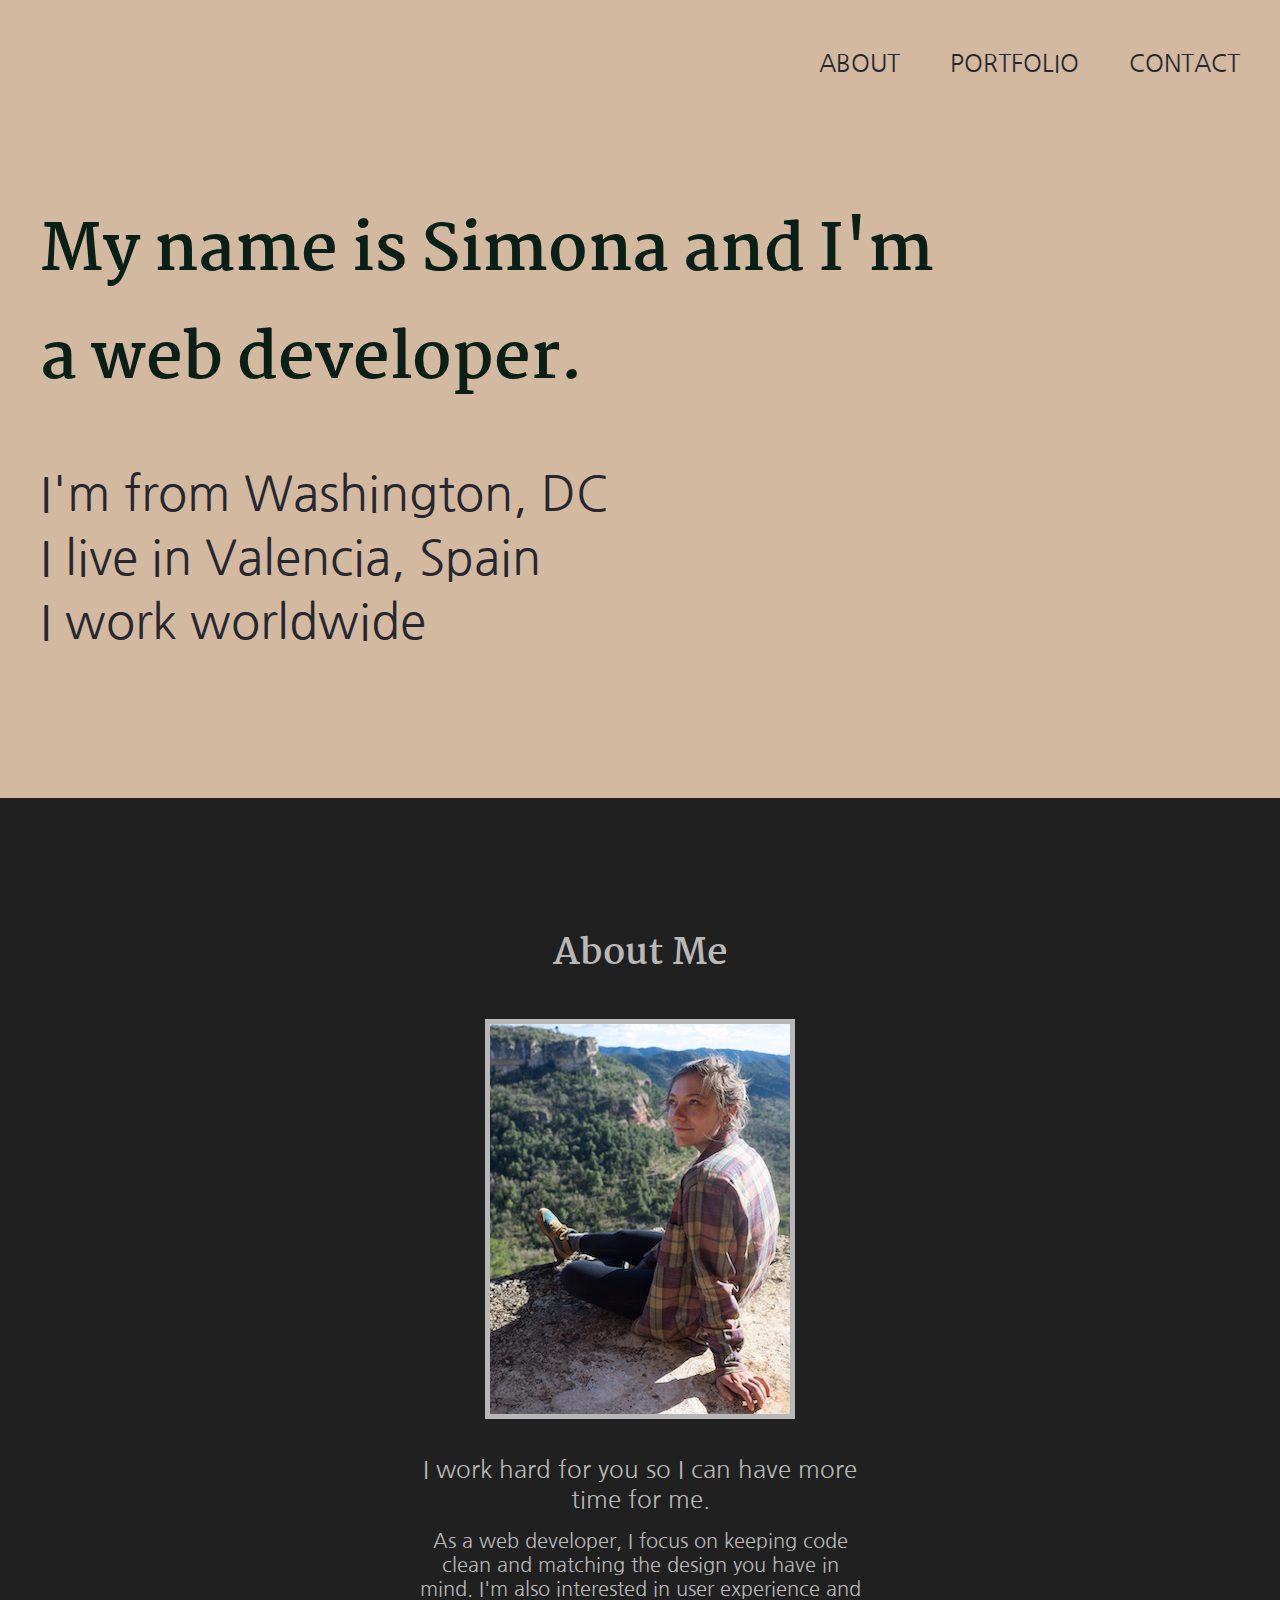
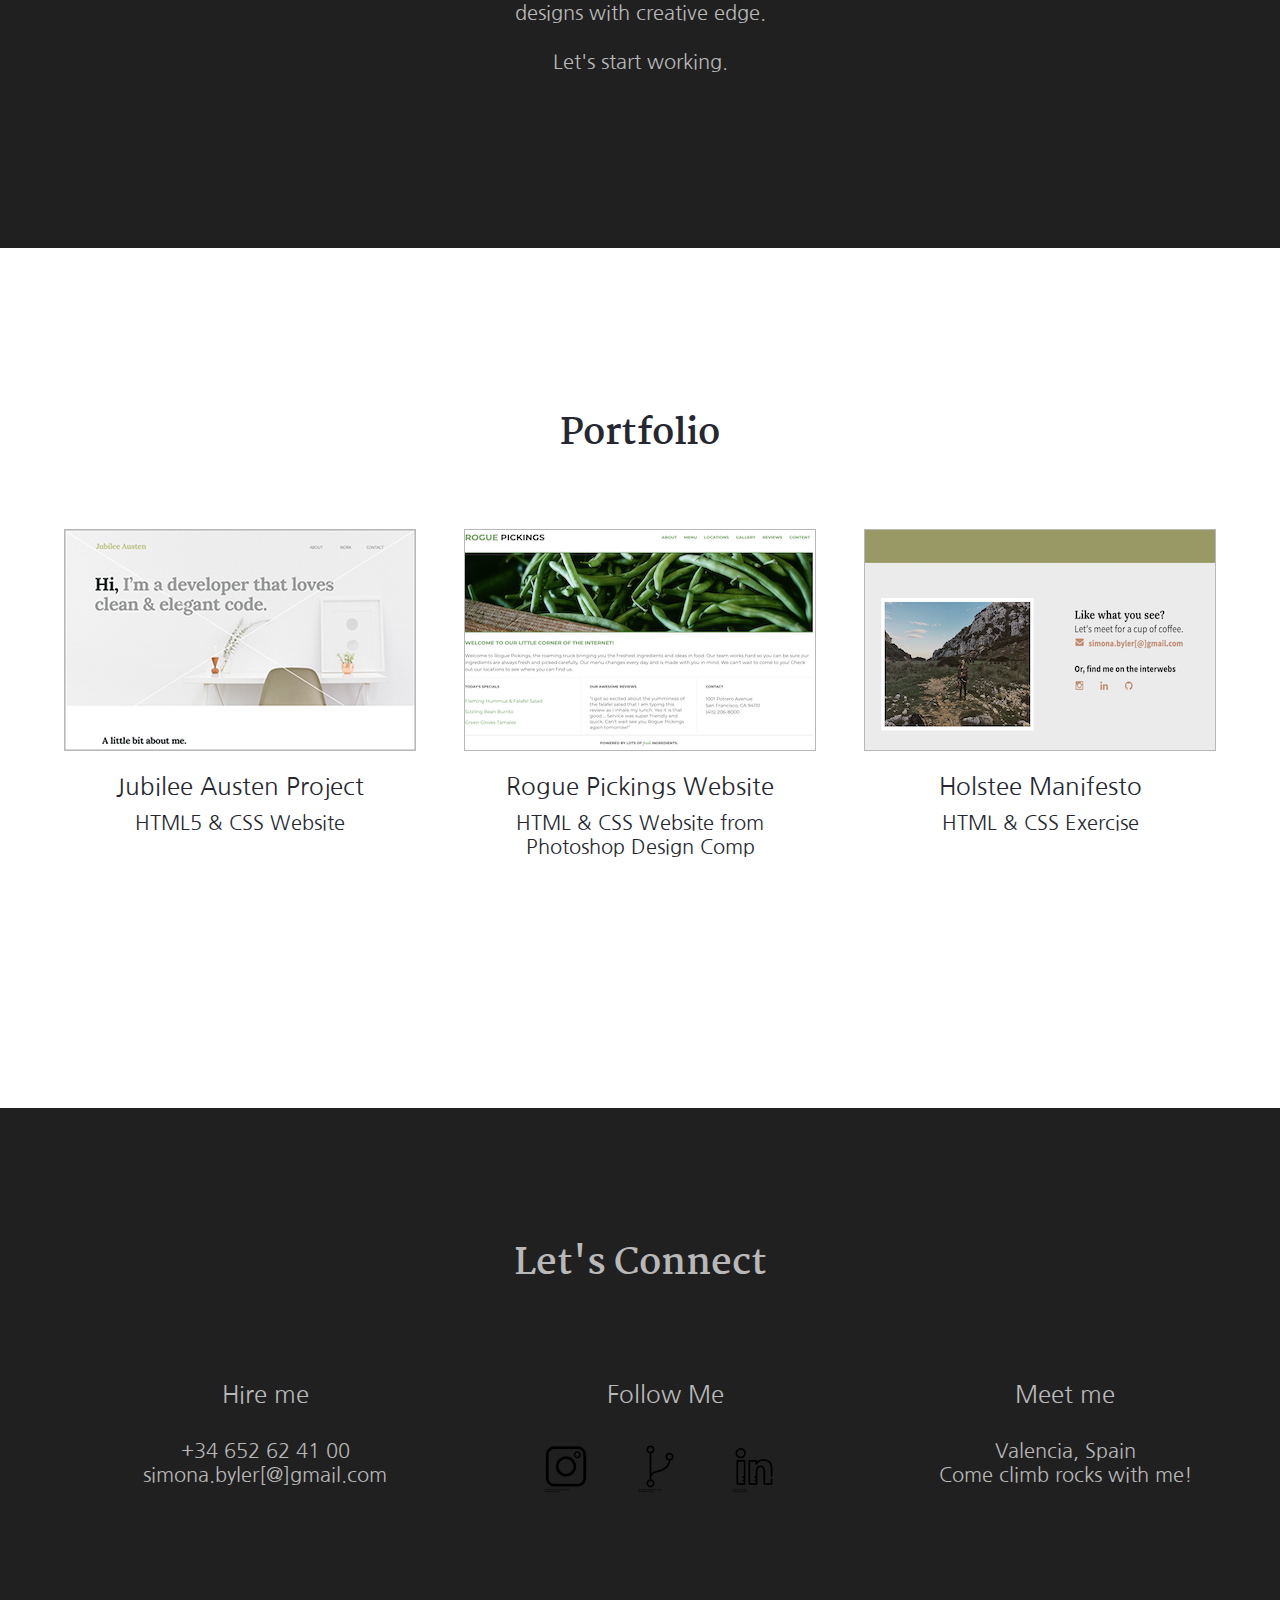
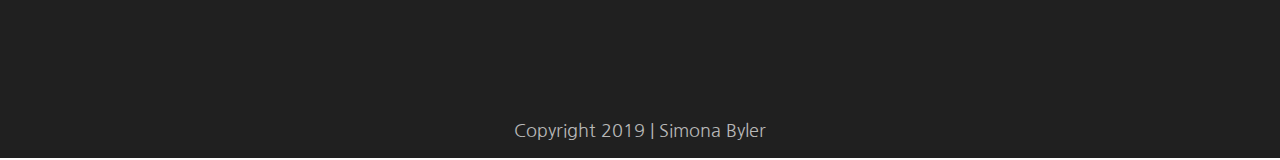
==== index.html @ 5739aed2 "initial commit" ====
<!doctype html>
<html lang="en">
    <head>
        <title>SByler | Portfolio</title>
        <link rel="stylesheet" href="css/normalize.css">
        <link rel="stylesheet" href="css/main.css">
        <link href="https://fonts.googleapis.com/css?family=Martel:400,700|Nanum+Gothic:400,700" rel="stylesheet">
    </head>

    <body>
      <header id="header">
        <div class="full-width">
          <nav>
            <ul> <!--Had to flip the order to float items right so they would view properly in safari-->
              <li><a href="#contact">Contact</a></li>
              <li><a href="#portfolio">Portfolio</a></li>
              <li><a href="#about">About</a></li>
            </ul>
          </nav>
          <h1>My name is Simona and I'm a web developer.</h1>
          <h3>I'm from Washington, DC <br>I live in Valencia, Spain <br>I work worldwide</h3>
        </div>
      </header>

      <section id="about" class="color-contrast">
        <div class="full-width">
          <h2>About Me</h2>
          <img src="img/headshot.png" alt="Simona" />
          <h4>I work hard for you so I can have more time for me.</h4>
          <p>As a web developer, I focus on keeping code clean and matching the design you have in mind. I'm also interested in user experience and designs with creative edge.</p>
          <p>Let's start working.</p>
        </div>
      </section>

      <section id="portfolio">
        <div class="full-width">
          <h2>Portfolio</h2>
          <div class="third-width">
            <img src="img/jubilee-thumbnail.png" alt="website" />
            <h4>Jubilee Austen Project</h4>
            <p>HTML5 &amp; CSS Website</p>
          </div>
          <div class="third-width">
            <img src="img/rogue-thumbnail.png" alt="website" />
            <h4>Rogue Pickings Website</h4>
            <p>HTML &amp; CSS Website from Photoshop Design Comp</p>
          </div>
          <div class="third-width">
            <img src="img/website-thumbnail.png" alt="website" />
            <h4>Holstee Manifesto</h4>
            <p>HTML &amp; CSS Exercise</p>
          </div>
        </div>
      </section>

      <footer id="contact" class="color-contrast">
        <div class="full-width">
          <h2>Let's Connect</h2>
          <div class="third-width">
            <h4>Hire me</h4>
            <p>+34 652 62 41 00 <br><a href="mailto:simona.byler@gmail.com" target="_blank">simona.byler[@]gmail.com</a></p>
          </div>
          <div class="third-width">
            <h4>Follow Me</h4>
            <ul>
              <li><a href="https://www.instagram.com/simona.byler/" target="_blank">
                    <img src="img/icon-instagram.png" alt="instagram icon" /></a></li>
              <li><a href="https://www.github.com/simonabyler" target="_blank">
                    <img src="img/icon-github.png" alt="github icon" /></a></li>
              <li><a href="https://www.linkedin.com/in/simonabyler/" target="_blank">
                    <img src="img/icon-linkedin.png" alt="linkedin icon"/></a></li>
            </ul>
          </div>
          <div class="third-width">
            <h4>Meet me</h4>
            <p>Valencia, Spain <br> Come climb rocks with me!</p>
          </div>
          <p id="copyright">Copyright 2019 | Simona Byler</p>
        </div>
      </footer>

    </body>
</html>
---- css/main.css ----
/*Base styles*/
body {
  color: #262730;
  font-family: 'Nanum Gothic', sans-serif;
  text-align: center;
}

h2 {
  font-family: 'Martel', serif;
  font-size: 36px;
  padding: 125px 0 35px 0;
}

h4 {
  font-size: 24px;
  font-weight: 500;
}

p {
  font-size: 20px;
  line-height: 24px;
}

#header {
  background: #d3b99f;
  height: 800px;
  margin-top: -45px;
}

#about {
  height: 1050px;
}

#portfolio {
  height: 800px;
}

#contact {
  height: 650px;
}

.full-width {
  margin: 0 auto;
  width: 1200px;
}

.third-width {
  float: left;
  width: 400px;
}

.color-contrast {
  background-color: #202020;
  color: #B8B8B8;
}

/*Header*/
h1 {
  color: #0A1F18;
  font-family: 'Martel', serif;
  font-size: 64px;
  padding: 200px 0 0 0;
  text-align: left;
  width: 900px;
}

h3 {
  font-size: 48px;
  font-weight: lighter;
  line-height: 64px;
  text-align: left;
}

nav ul li {
  display: inline-block;
  float: right;
  padding: 50px 0;
}

nav ul li a {
  color: #262730;
  font-size: 24px;
  padding-left: 50px;
  text-decoration: none;
  text-transform: uppercase;
}

/* About*/
#about h2, h4, p {
  margin: auto;
  width: 450px;
}

#about h4 {
  padding: 35px 0 15px 0;
}

#about p {
  padding: 0 0 25px 0;
}

#about img {
  border: 5px solid #B8B8B8;
  display: block;
  margin-left: auto;
  margin-right: auto;
}

/*Portfolio*/
#portfolio h4 {
  padding: 20px 0 10px 0;
  width: 400px;
}

#portfolio p {
  width: 300px;
}

#portfolio img {
  border: 1px solid #b8b8b8;
  display: block;
  margin-left: auto;
  margin-right: auto;
}

/*Contact*/
#contact h4 {
  padding: 20px 0 20px 0;
}

#contact p {
  padding-top: 10px;
}

#contact a {
  color: inherit;
  text-decoration: none;
}

#contact ul li {
  display: inline-block;
  padding: 0 20px;
}

#copyright {
  font-size: 18px;
  margin-top: 380px;
}
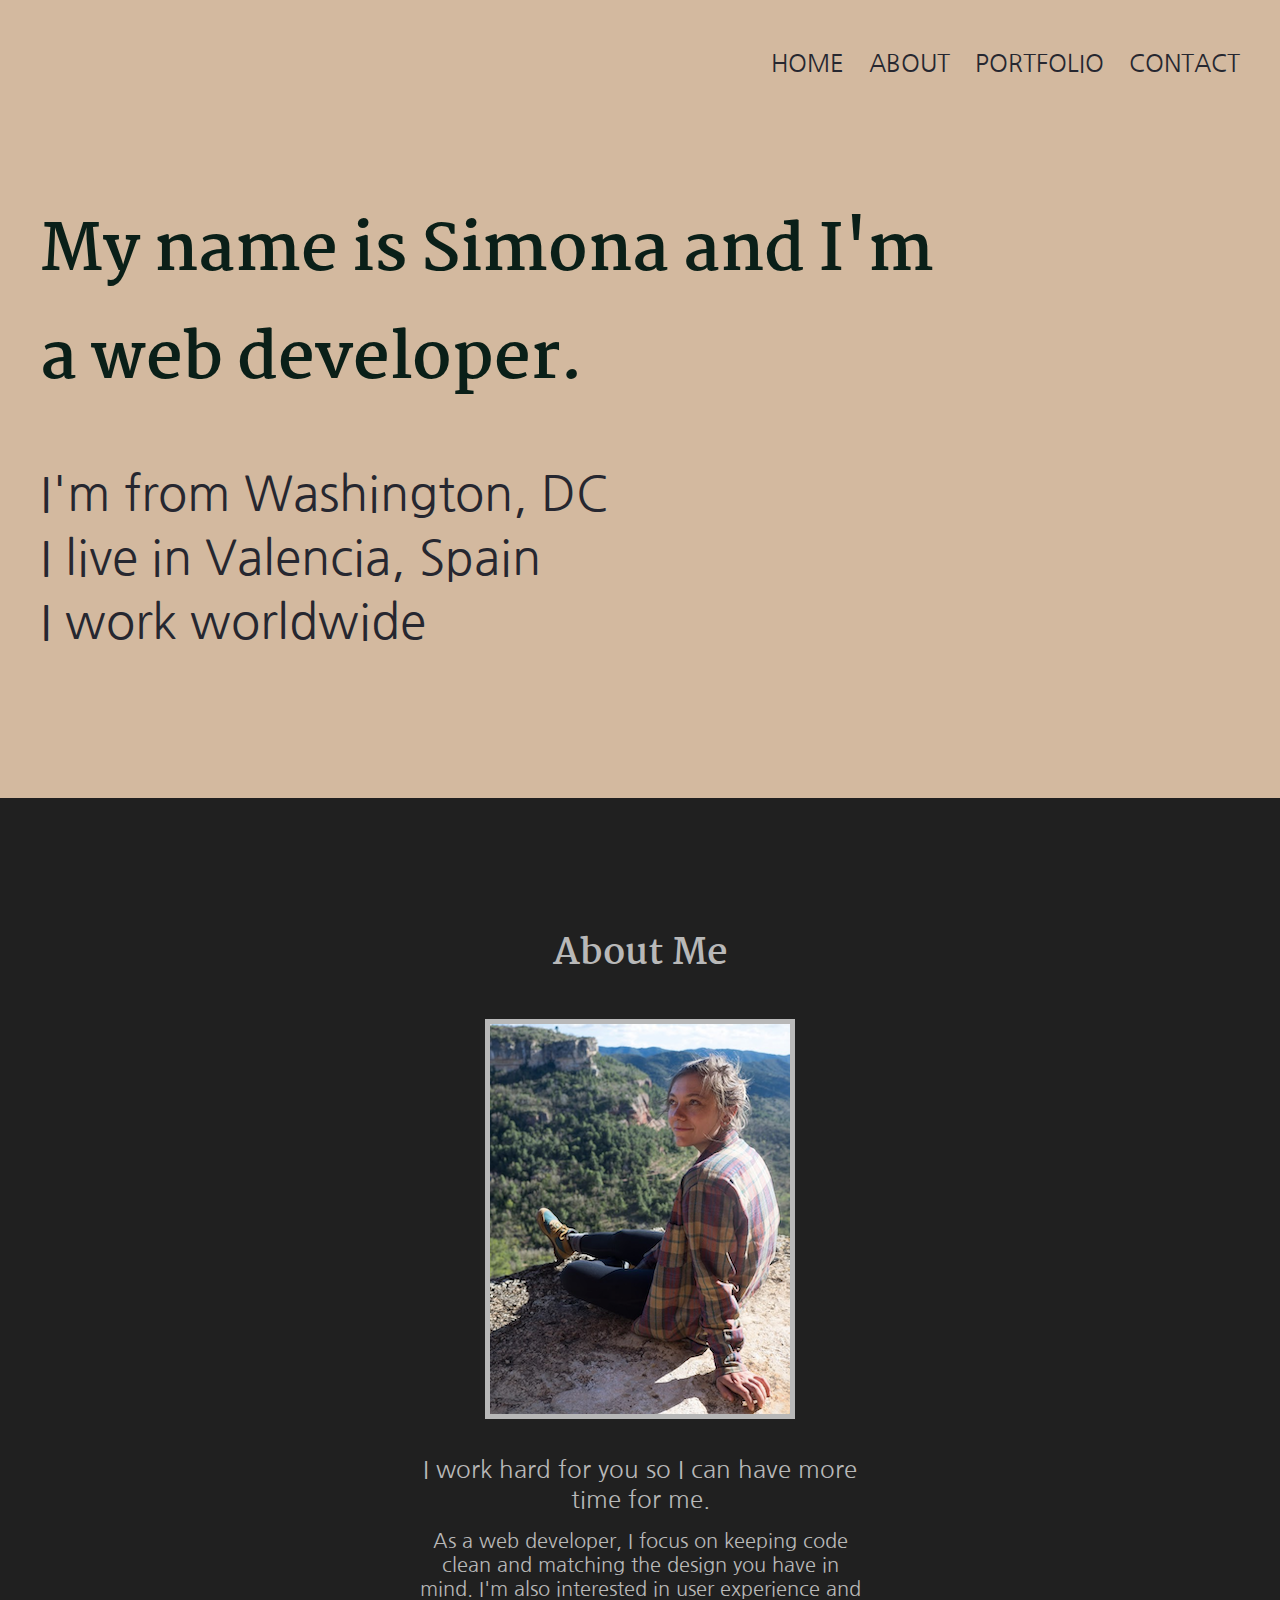
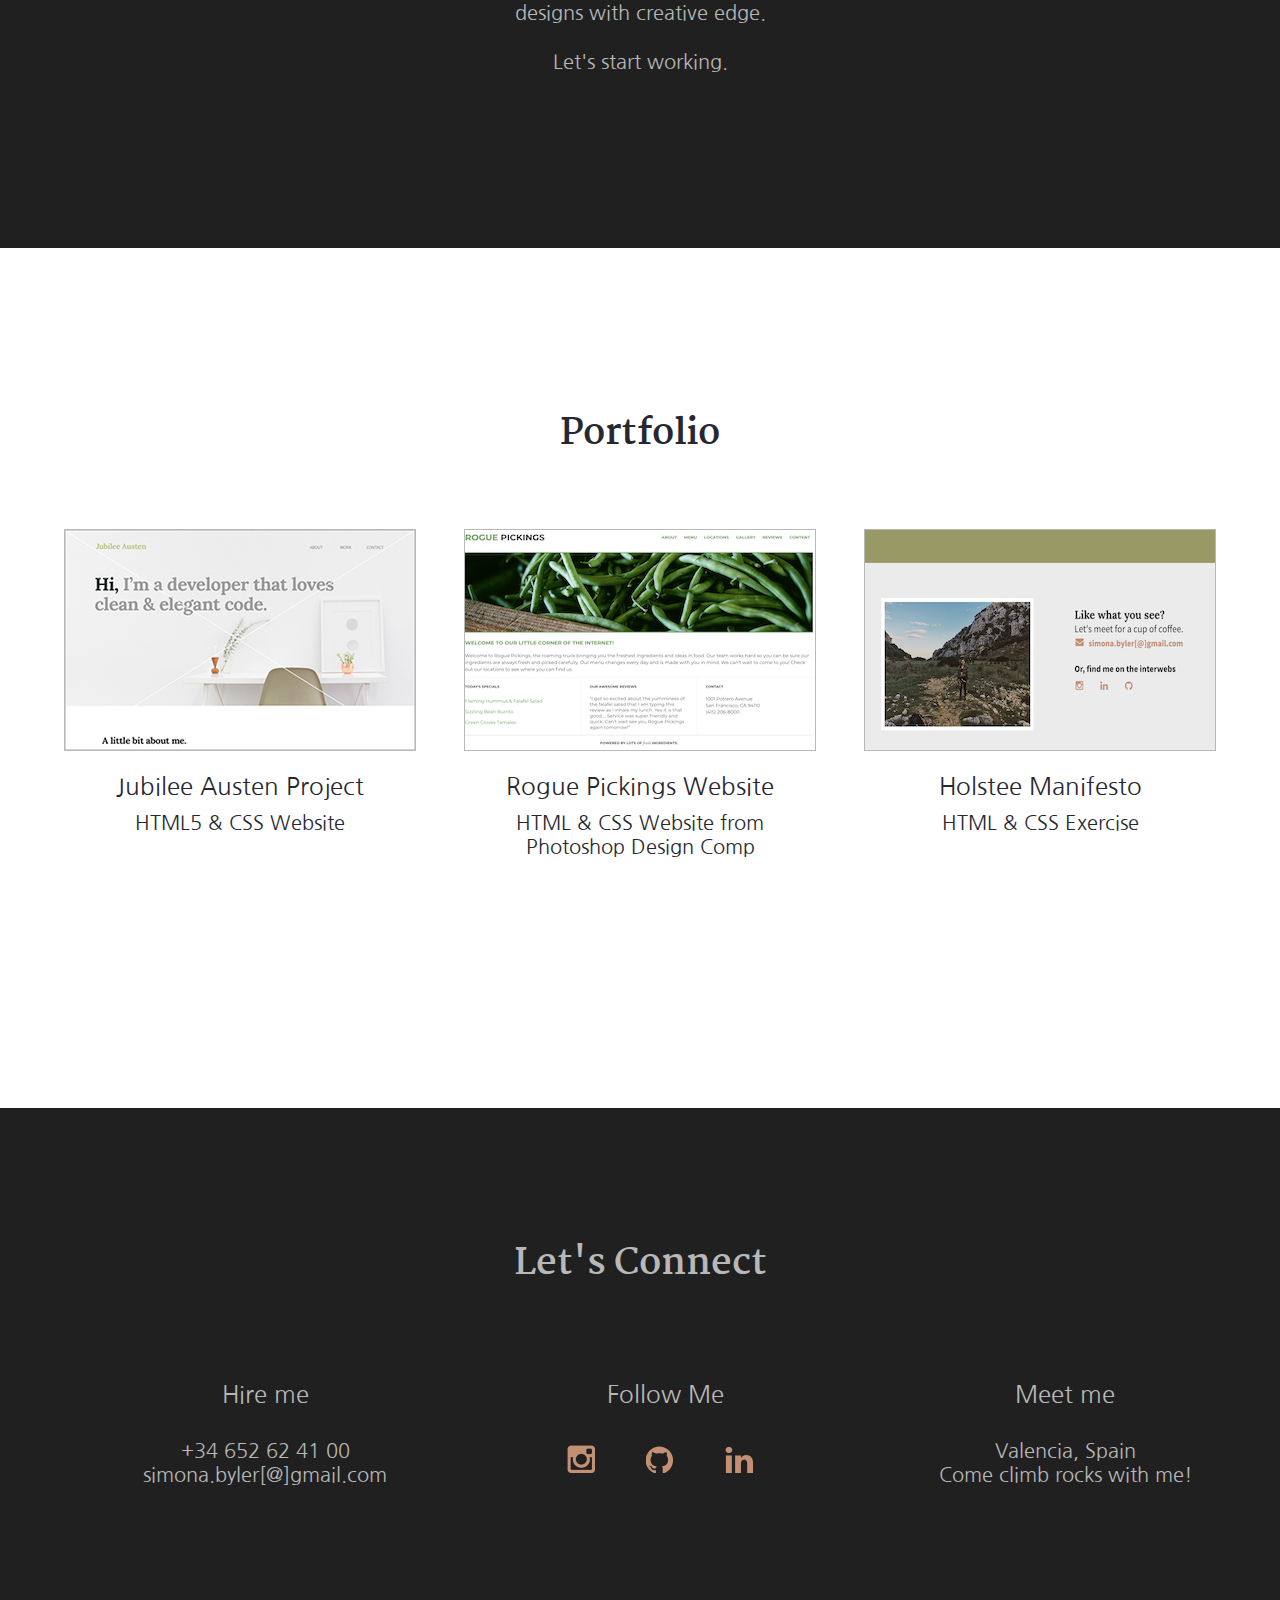
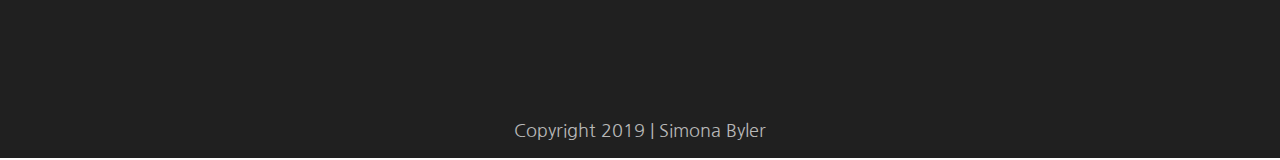
==== commit 45002081: "icons changed and portfolio page added" ====
--- a/index.html
+++ b/index.html
@@ -1,7 +1,7 @@
 <!doctype html>
 <html lang="en">
     <head>
-        <title>SByler | Portfolio</title>
+        <title>SByler | Home</title>
         <link rel="stylesheet" href="css/normalize.css">
         <link rel="stylesheet" href="css/main.css">
         <link href="https://fonts.googleapis.com/css?family=Martel:400,700|Nanum+Gothic:400,700" rel="stylesheet">
@@ -15,6 +15,7 @@
               <li><a href="#contact">Contact</a></li>
               <li><a href="#portfolio">Portfolio</a></li>
               <li><a href="#about">About</a></li>
+              <li><a href="index.html">Home</a></li>
             </ul>
           </nav>
           <h1>My name is Simona and I'm a web developer.</h1>
@@ -25,7 +26,7 @@
       <section id="about" class="color-contrast">
         <div class="full-width">
           <h2>About Me</h2>
-          <img src="img/headshot.png" alt="Simona" />
+          <img src="img/simhead.png" alt="Simona" />
           <h4>I work hard for you so I can have more time for me.</h4>
           <p>As a web developer, I focus on keeping code clean and matching the design you have in mind. I'm also interested in user experience and designs with creative edge.</p>
           <p>Let's start working.</p>
--- a/css/main.css
+++ b/css/main.css
@@ -80,7 +80,7 @@
 nav ul li a {
   color: #262730;
   font-size: 24px;
-  padding-left: 50px;
+  padding-left: 25px;
   text-decoration: none;
   text-transform: uppercase;
 }
